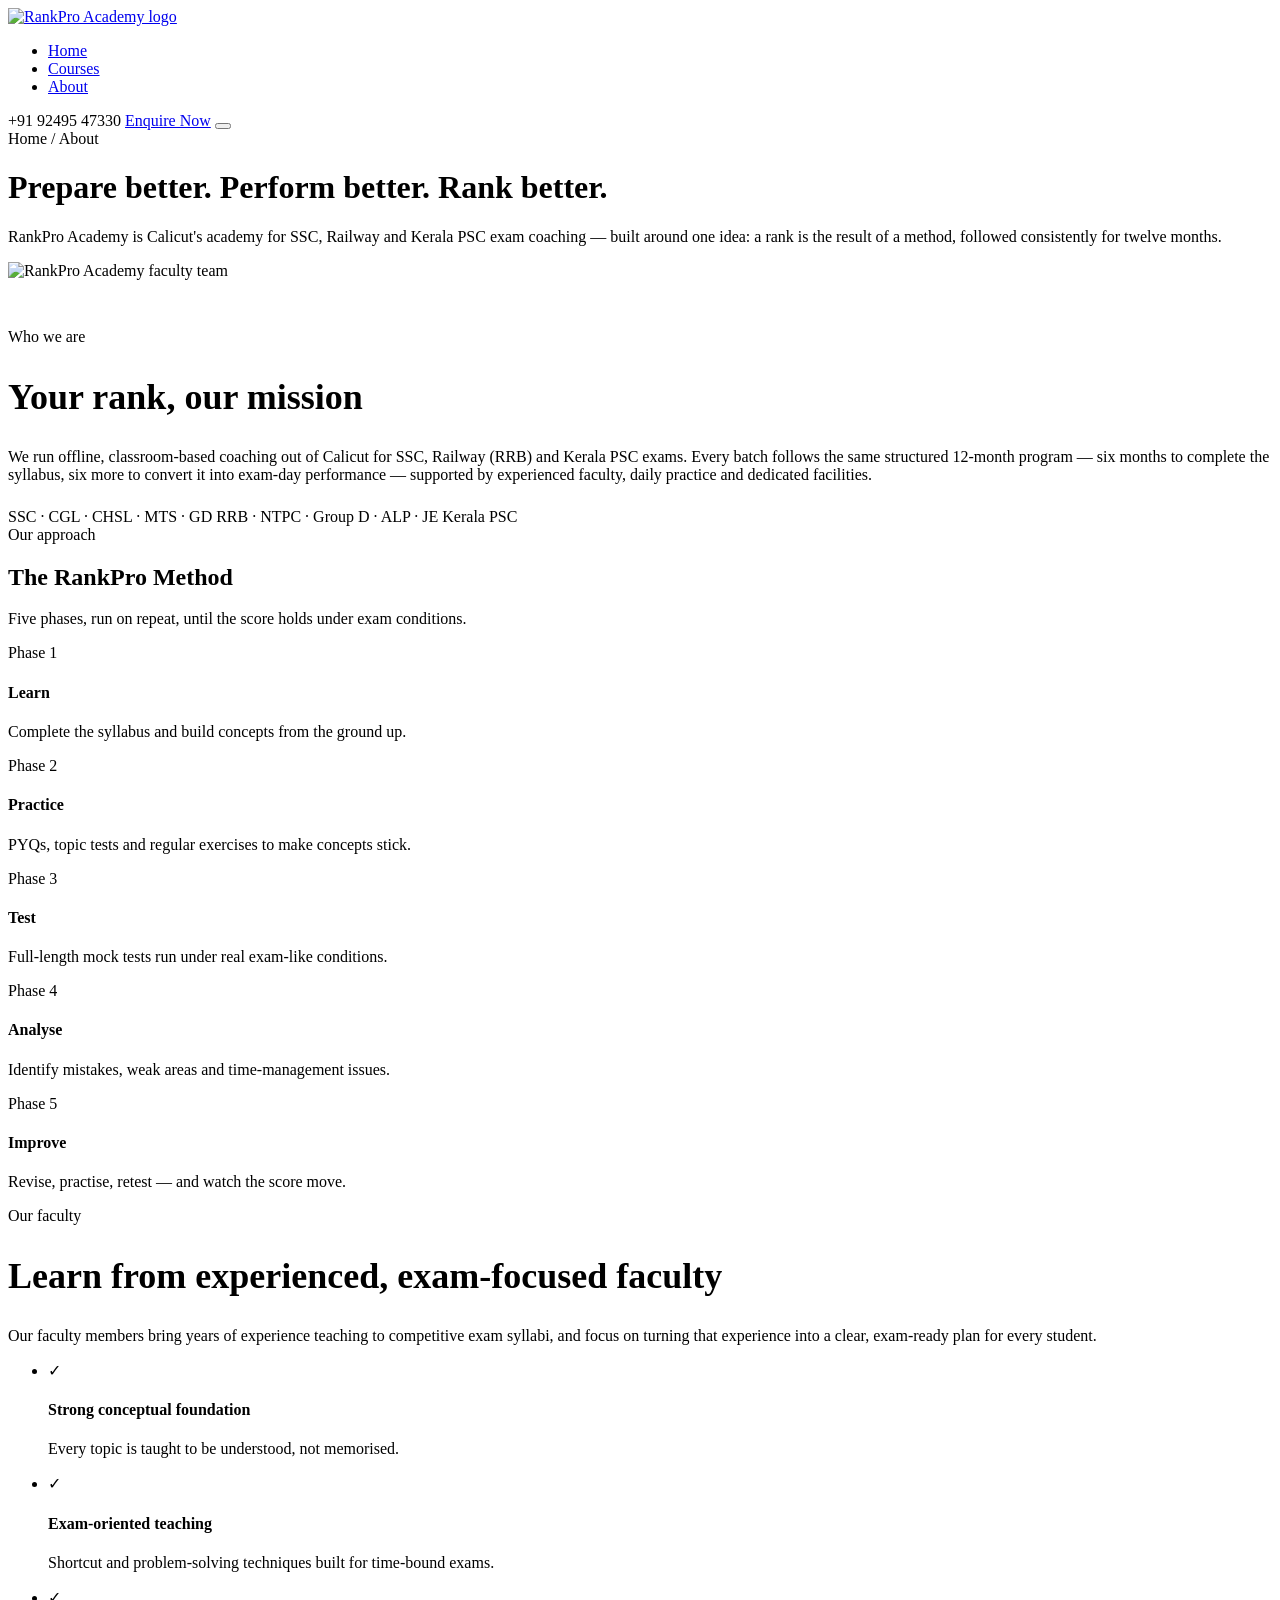
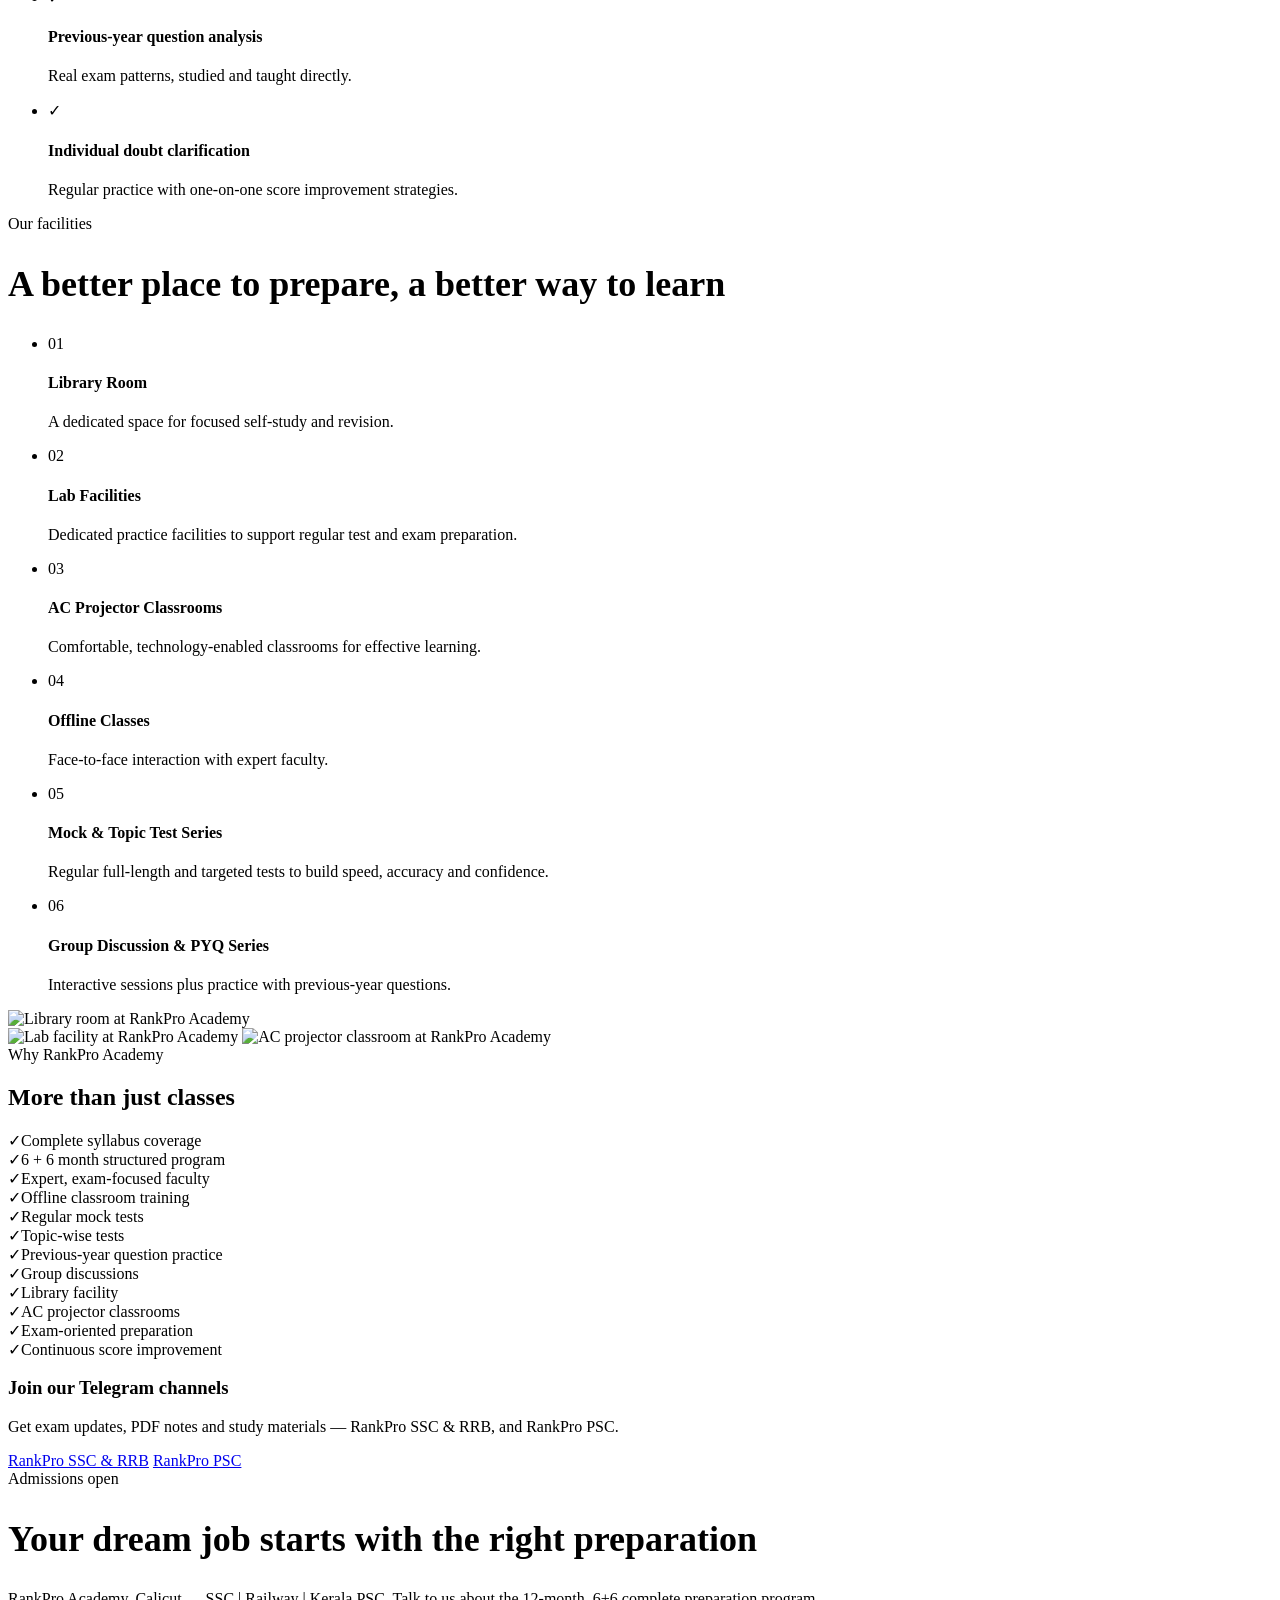
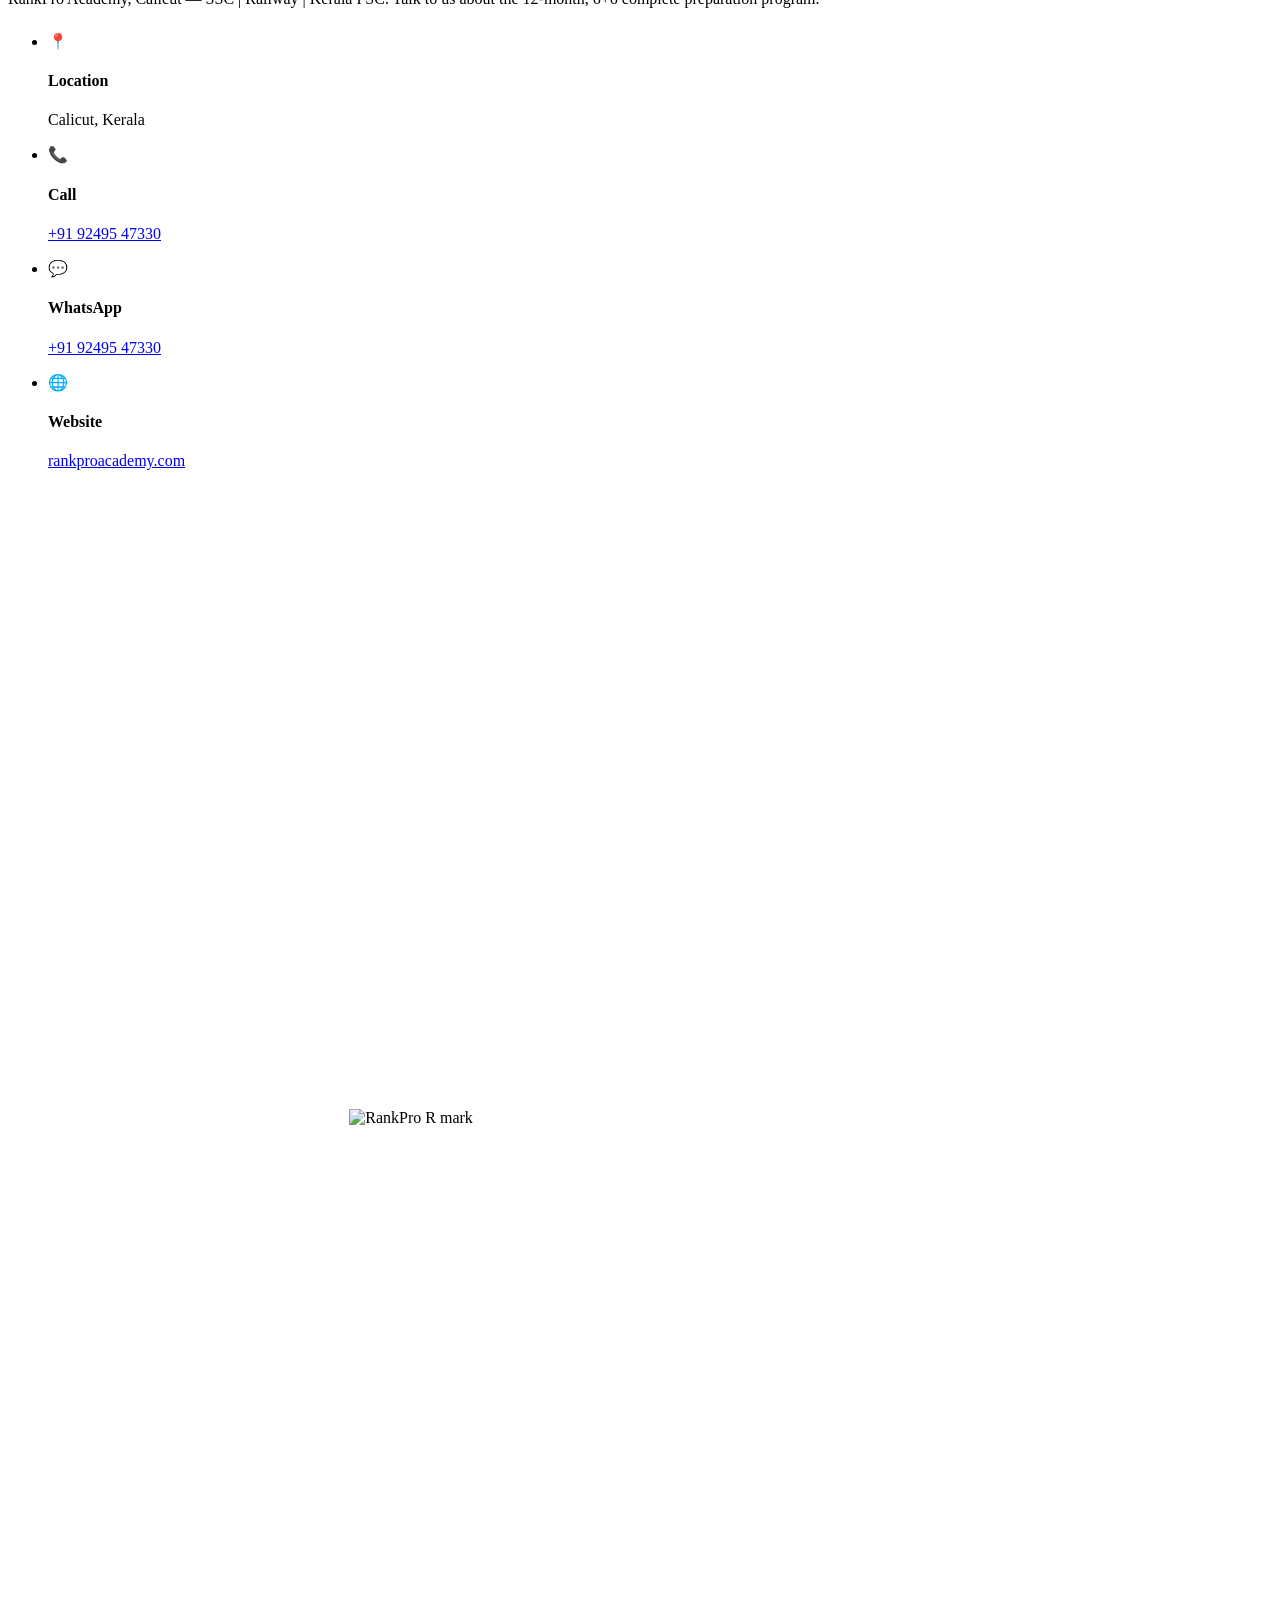
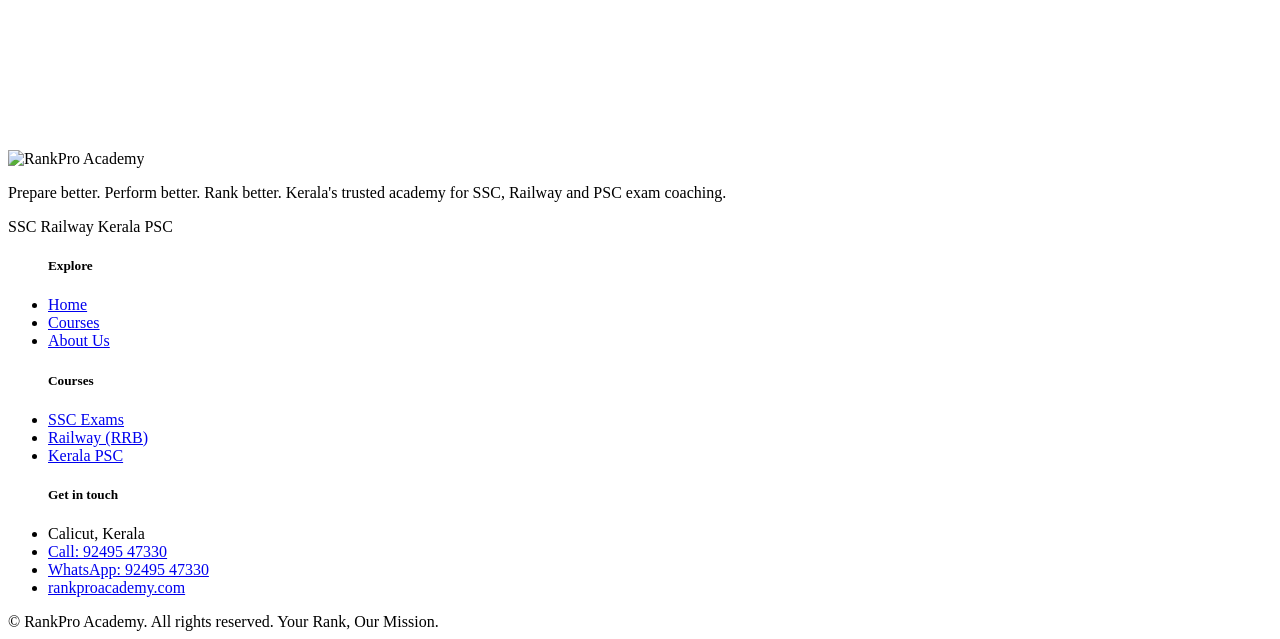
==== about/index.html @ 4be729a5 "updated code" ====
<!DOCTYPE html>
<html lang="en">
<head>
<meta charset="UTF-8">
<meta name="viewport" content="width=device-width, initial-scale=1.0">
<title>About Us — RankPro Academy</title>
<meta name="description" content="About RankPro Academy, Calicut — our faculty, facilities, the RankPro method and why students choose us for SSC, RRB and Kerala PSC coaching.">
<link rel="icon" href="assets/r-icon-transparent.png">
<link rel="stylesheet" href="style.css">
</head>
<body>

<nav class="site-nav">
  <div class="wrap">
    <a href="index.html" class="brand">
      <img src="assets/logo-transparent.png" alt="RankPro Academy logo">
    </a>
    <ul class="nav-links" id="navLinks">
      <li><a href="./">Home</a></li>
      <li><a href="./courses/">Courses</a></li>
      <li><a href="./about/" class="active">About</a></li>
    </ul>
    <div class="nav-cta">
      <span class="nav-call">+91 92495 47330</span>
      <a class="btn btn-primary" href="tel:+919249547330">Enquire Now</a>
      <button class="nav-toggle" id="navToggle" aria-label="Menu"><span></span><span></span><span></span></button>
    </div>
  </div>
</nav>

<header class="page-banner">
  <div class="wrap">
    <span class="crumb">Home / About</span>
    <h1>Prepare better. Perform better. Rank better.</h1>
    <p>RankPro Academy is Calicut's academy for SSC, Railway and Kerala PSC exam coaching — built around one idea: a rank is the result of a method, followed consistently for twelve months.</p>
  </div>
</header>

<!-- INTRO / TEAM -->
<section class="section">
  <div class="wrap">
    <div class="banner-frame" style="margin-bottom:48px;">
      <img src="assets/team-hero.jpg" alt="RankPro Academy faculty team">
    </div>
    <div>
      <span class="kicker">Who we are</span>
      <h2 style="font-size:clamp(26px,3.4vw,36px); color:var(--navy-900);">Your rank, our mission</h2>
      <p style="margin-top:18px; color:var(--muted); font-size:16px;">We run offline, classroom-based coaching out of Calicut for SSC, Railway (RRB) and Kerala PSC exams. Every batch follows the same structured 12-month program — six months to complete the syllabus, six more to convert it into exam-day performance — supported by experienced faculty, daily practice and dedicated facilities.</p>
      <div class="tag-row" style="margin-top:24px;">
        <span class="tag-pill" style="color:var(--navy-900); border-color:var(--line);">SSC · CGL · CHSL · MTS · GD</span>
        <span class="tag-pill" style="color:var(--navy-900); border-color:var(--line);">RRB · NTPC · Group D · ALP · JE</span>
        <span class="tag-pill" style="color:var(--navy-900); border-color:var(--line);">Kerala PSC</span>
      </div>
    </div>
  </div>
</section>

<!-- APPROACH -->
<section class="section section-dark">
  <div class="wrap">
    <div class="section-head">
      <span class="kicker">Our approach</span>
      <h2>The RankPro Method</h2>
      <p class="lede">Five phases, run on repeat, until the score holds under exam conditions.</p>
    </div>
    <div class="phase-row">
      <div class="phase-card"><span class="num">Phase 1</span><h4>Learn</h4><p>Complete the syllabus and build concepts from the ground up.</p></div>
      <div class="phase-card"><span class="num">Phase 2</span><h4>Practice</h4><p>PYQs, topic tests and regular exercises to make concepts stick.</p></div>
      <div class="phase-card"><span class="num">Phase 3</span><h4>Test</h4><p>Full-length mock tests run under real exam-like conditions.</p></div>
      <div class="phase-card"><span class="num">Phase 4</span><h4>Analyse</h4><p>Identify mistakes, weak areas and time-management issues.</p></div>
      <div class="phase-card"><span class="num">Phase 5</span><h4>Improve</h4><p>Revise, practise, retest — and watch the score move.</p></div>
    </div>
  </div>
</section>

<!-- FACULTY -->
<section class="section">
  <div class="wrap two-col">
    <div>
      <span class="kicker">Our faculty</span>
      <h2 style="font-size:clamp(26px,3.4vw,36px); color:var(--navy-900);">Learn from experienced, exam-focused faculty</h2>
      <p style="margin-top:18px; color:var(--muted); font-size:16px;">Our faculty members bring years of experience teaching to competitive exam syllabi, and focus on turning that experience into a clear, exam-ready plan for every student.</p>
    </div>
    <ul class="feature-list">
      <li><span class="ico">✓</span><div><h4>Strong conceptual foundation</h4><p>Every topic is taught to be understood, not memorised.</p></div></li>
      <li><span class="ico">✓</span><div><h4>Exam-oriented teaching</h4><p>Shortcut and problem-solving techniques built for time-bound exams.</p></div></li>
      <li><span class="ico">✓</span><div><h4>Previous-year question analysis</h4><p>Real exam patterns, studied and taught directly.</p></div></li>
      <li><span class="ico">✓</span><div><h4>Individual doubt clarification</h4><p>Regular practice with one-on-one score improvement strategies.</p></div></li>
    </ul>
  </div>
</section>

<!-- FACILITIES -->
<section class="section section-tint">
  <div class="wrap facility-grid">
    <div>
      <span class="kicker">Our facilities</span>
      <h2 style="font-size:clamp(26px,3.4vw,36px); color:var(--navy-900);">A better place to prepare, a better way to learn</h2>
      <ul class="feature-list" style="margin-top:24px;">
        <li><span class="ico">01</span><div><h4>Library Room</h4><p>A dedicated space for focused self-study and revision.</p></div></li>
        <li><span class="ico">02</span><div><h4>Lab Facilities</h4><p>Dedicated practice facilities to support regular test and exam preparation.</p></div></li>
        <li><span class="ico">03</span><div><h4>AC Projector Classrooms</h4><p>Comfortable, technology-enabled classrooms for effective learning.</p></div></li>
        <li><span class="ico">04</span><div><h4>Offline Classes</h4><p>Face-to-face interaction with expert faculty.</p></div></li>
        <li><span class="ico">05</span><div><h4>Mock &amp; Topic Test Series</h4><p>Regular full-length and targeted tests to build speed, accuracy and confidence.</p></div></li>
        <li><span class="ico">06</span><div><h4>Group Discussion &amp; PYQ Series</h4><p>Interactive sessions plus practice with previous-year questions.</p></div></li>
      </ul>
    </div>
    <div class="photo-stack">
      <img src="assets/facility_0.jpg" alt="Library room at RankPro Academy">
      <div class="two-up">
        <img src="assets/facility_1.jpg" alt="Lab facility at RankPro Academy">
        <img src="assets/facility_2.jpg" alt="AC projector classroom at RankPro Academy">
      </div>
    </div>
  </div>
</section>

<!-- WHY RANKPRO -->
<section class="section">
  <div class="wrap">
    <div class="section-head">
      <span class="kicker">Why RankPro Academy</span>
      <h2>More than just classes</h2>
    </div>
    <div class="why-grid">
      <div class="why-item"><span class="check">✓</span>Complete syllabus coverage</div>
      <div class="why-item"><span class="check">✓</span>6 + 6 month structured program</div>
      <div class="why-item"><span class="check">✓</span>Expert, exam-focused faculty</div>
      <div class="why-item"><span class="check">✓</span>Offline classroom training</div>
      <div class="why-item"><span class="check">✓</span>Regular mock tests</div>
      <div class="why-item"><span class="check">✓</span>Topic-wise tests</div>
      <div class="why-item"><span class="check">✓</span>Previous-year question practice</div>
      <div class="why-item"><span class="check">✓</span>Group discussions</div>
      <div class="why-item"><span class="check">✓</span>Library facility</div>
      <div class="why-item"><span class="check">✓</span>AC projector classrooms</div>
      <div class="why-item"><span class="check">✓</span>Exam-oriented preparation</div>
      <div class="why-item"><span class="check">✓</span>Continuous score improvement</div>
    </div>
  </div>
</section>

<!-- TELEGRAM -->
<section class="section section-tint">
  <div class="wrap">
    <div class="cta-band" style="background:linear-gradient(120deg, var(--navy-800), var(--navy-950));">
      <div>
        <h3>Join our Telegram channels</h3>
        <p>Get exam updates, PDF notes and study materials — RankPro SSC &amp; RRB, and RankPro PSC.</p>
      </div>
      <div class="cta-actions">
        <a class="btn btn-primary" href="https://t.me/">RankPro SSC &amp; RRB</a>
        <a class="btn btn-ghost" href="https://t.me/">RankPro PSC</a>
      </div>
    </div>
  </div>
</section>

<!-- CONTACT / ADMISSIONS -->
<section class="section">
  <div class="wrap two-col">
    <div>
      <span class="kicker">Admissions open</span>
      <h2 style="font-size:clamp(26px,3.4vw,36px); color:var(--navy-900);">Your dream job starts with the right preparation</h2>
      <p style="margin-top:18px; color:var(--muted); font-size:16px;">RankPro Academy, Calicut — SSC | Railway | Kerala PSC. Talk to us about the 12-month, 6+6 complete preparation program.</p>
      <ul class="feature-list" style="margin-top:24px;">
        <li><span class="ico">📍</span><div><h4>Location</h4><p>Calicut, Kerala</p></div></li>
        <li><span class="ico">📞</span><div><h4>Call</h4><p><a href="tel:+919249547330">+91 92495 47330</a></p></div></li>
        <li><span class="ico">💬</span><div><h4>WhatsApp</h4><p><a href="https://wa.me/919249547330">+91 92495 47330</a></p></div></li>
        <li><span class="ico">🌐</span><div><h4>Website</h4><p><a href="https://rankproacademy.com">rankproacademy.com</a></p></div></li>
      </ul>
    </div>
    <div class="pill-frame" style="aspect-ratio:1/1; display:flex; align-items:center; justify-content:center; background:var(--navy-950);">
      <img src="assets/r-icon-transparent.png" alt="RankPro R mark" style="width:46%; height:auto; object-fit:contain;">
    </div>
  </div>
</section>

<footer class="site-footer">
  <div class="wrap">
    <div class="footer-grid">
      <div class="footer-brand">
        <img src="assets/logo-transparent.png" alt="RankPro Academy">
        <p>Prepare better. Perform better. Rank better. Kerala's trusted academy for SSC, Railway and PSC exam coaching.</p>
        <div class="tag-row">
          <span class="tag-pill">SSC</span>
          <span class="tag-pill">Railway</span>
          <span class="tag-pill">Kerala PSC</span>
        </div>
      </div>
      <ul>
        <h5>Explore</h5>
        <li><a href="index.html">Home</a></li>
        <li><a href="courses.html">Courses</a></li>
        <li><a href="about.html">About Us</a></li>
      </ul>
      <ul>
        <h5>Courses</h5>
        <li><a href="courses.html#ssc">SSC Exams</a></li>
        <li><a href="courses.html#rrb">Railway (RRB)</a></li>
        <li><a href="courses.html#psc">Kerala PSC</a></li>
      </ul>
      <ul>
        <h5>Get in touch</h5>
        <li>Calicut, Kerala</li>
        <li><a href="tel:+919249547330">Call: 92495 47330</a></li>
        <li><a href="https://wa.me/919249547330">WhatsApp: 92495 47330</a></li>
        <li><a href="https://rankproacademy.com">rankproacademy.com</a></li>
      </ul>
    </div>
    <div class="footer-bottom">
      <span>© RankPro Academy. All rights reserved.</span>
      <span>Your Rank, Our Mission.</span>
    </div>
  </div>
</footer>

<script>
  const navToggle = document.getElementById('navToggle');
  const navLinks = document.getElementById('navLinks');
  navToggle.addEventListener('click', () => navLinks.classList.toggle('open'));
</script>
</body>
</html>
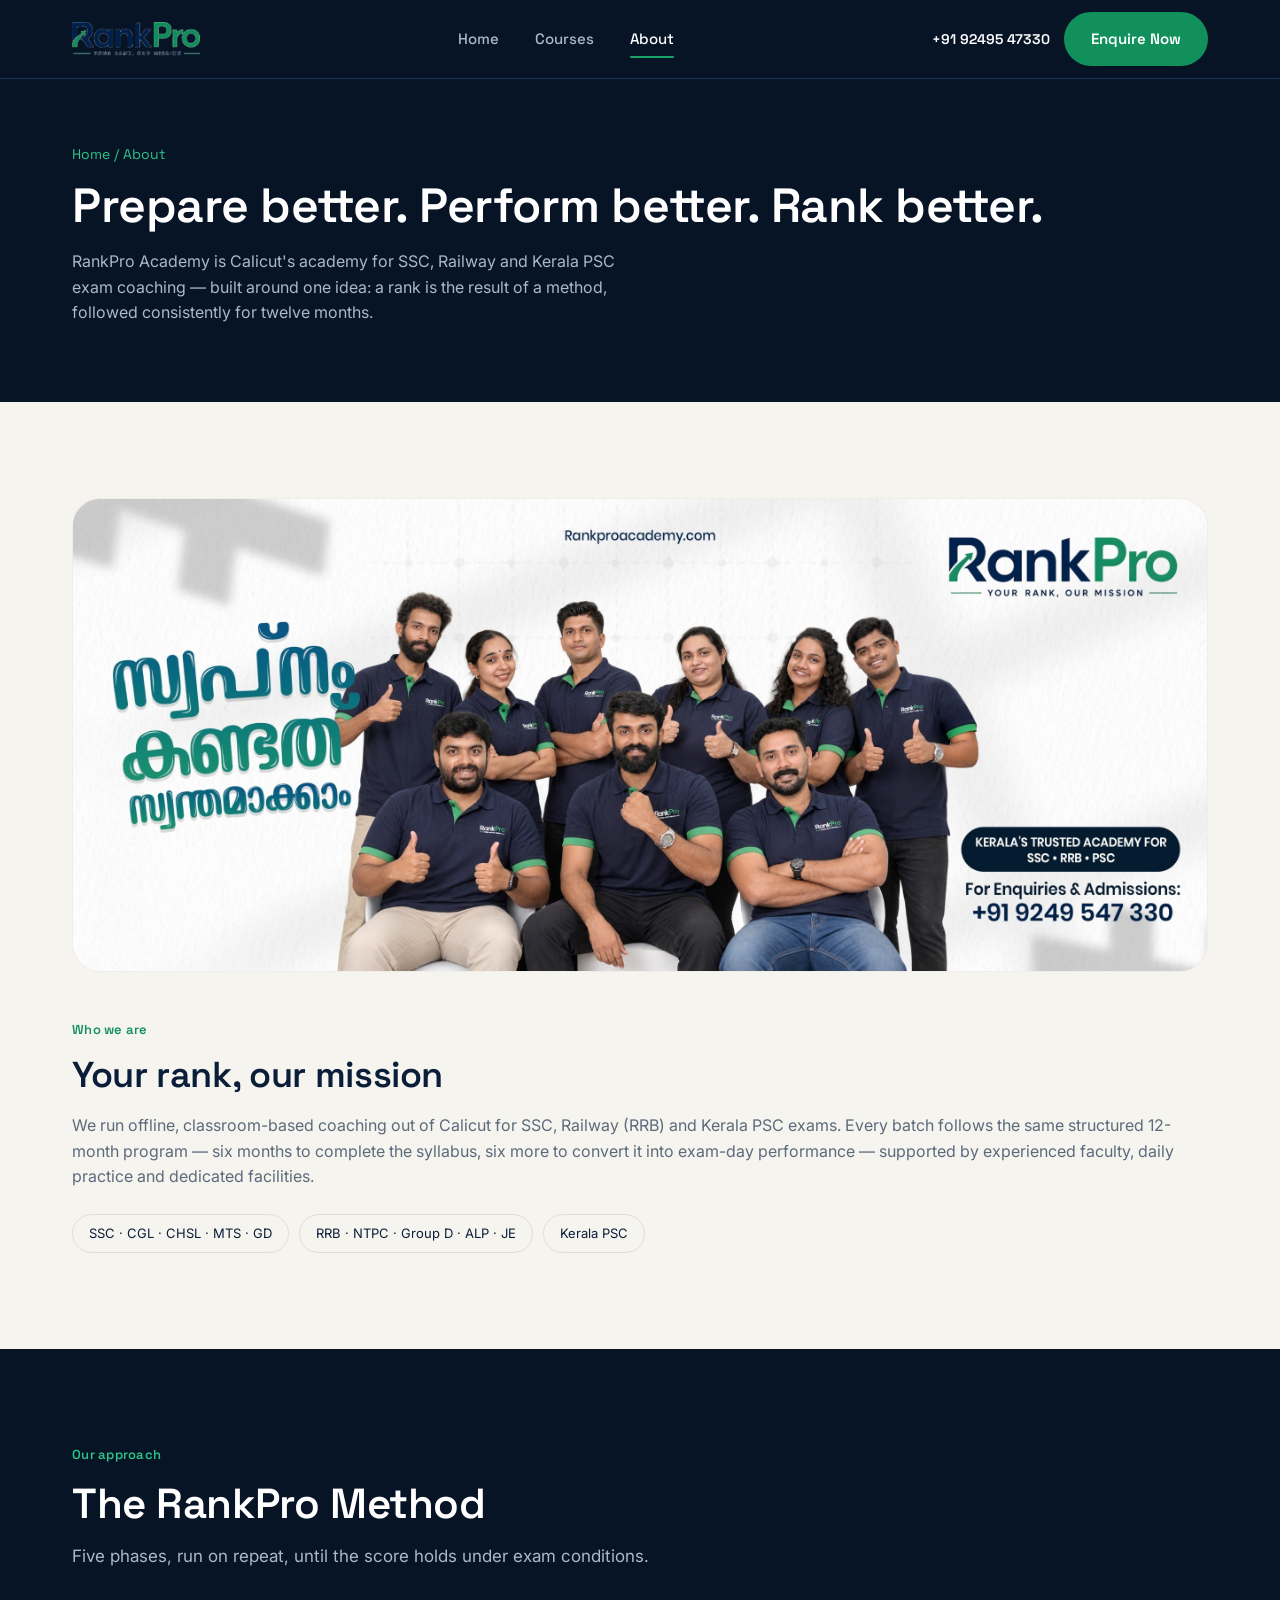
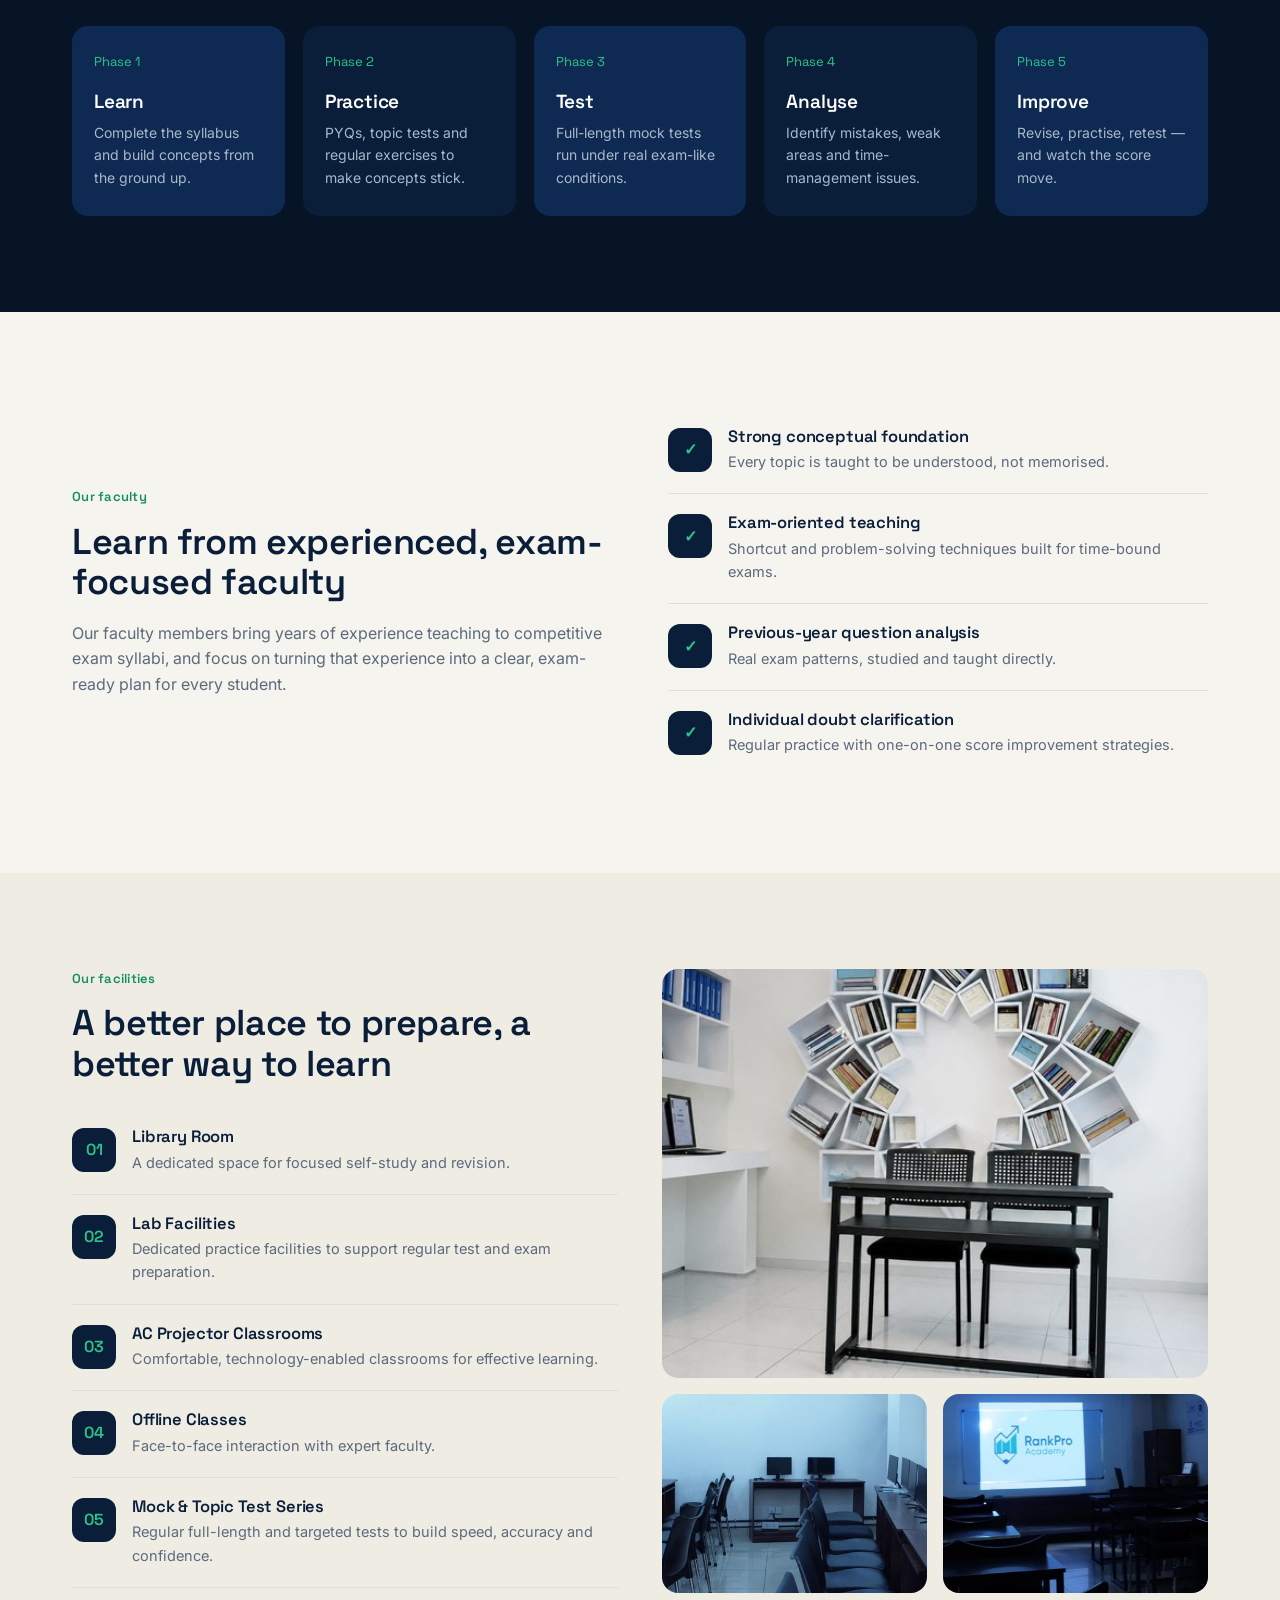
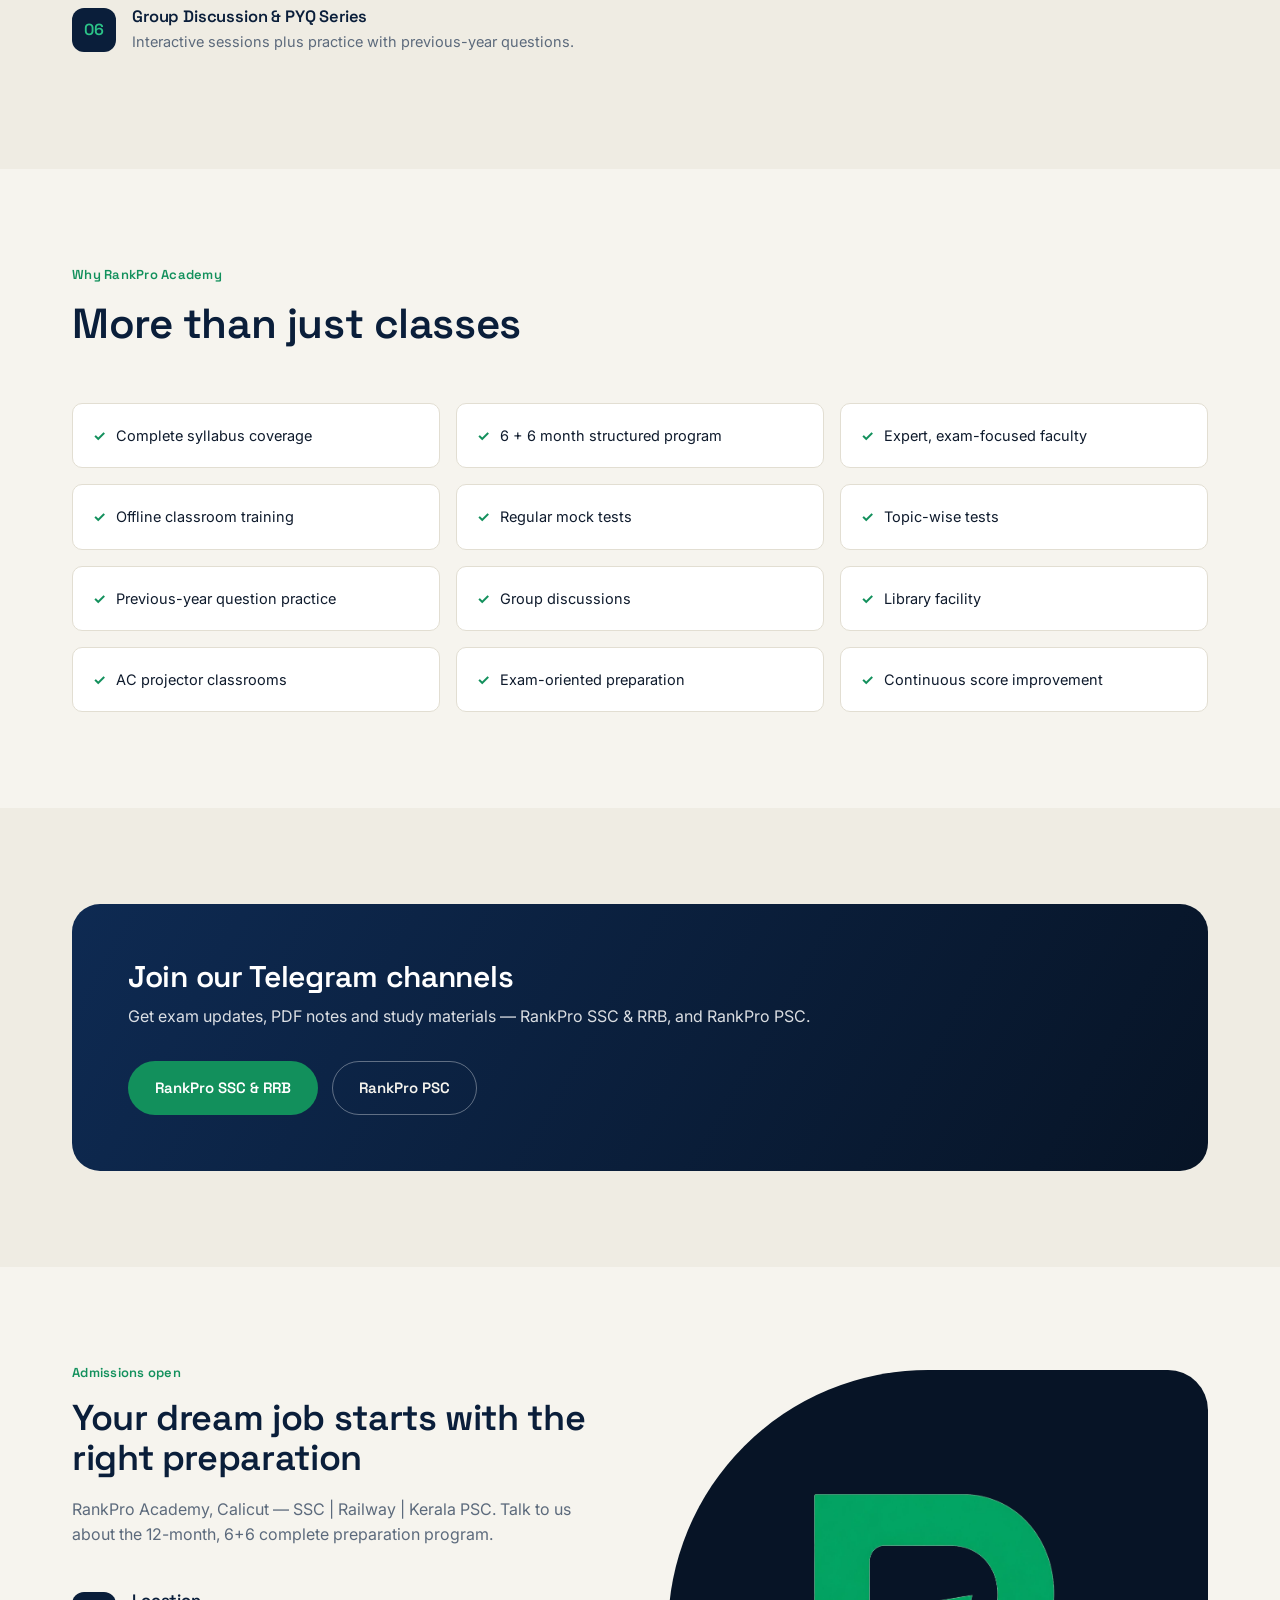
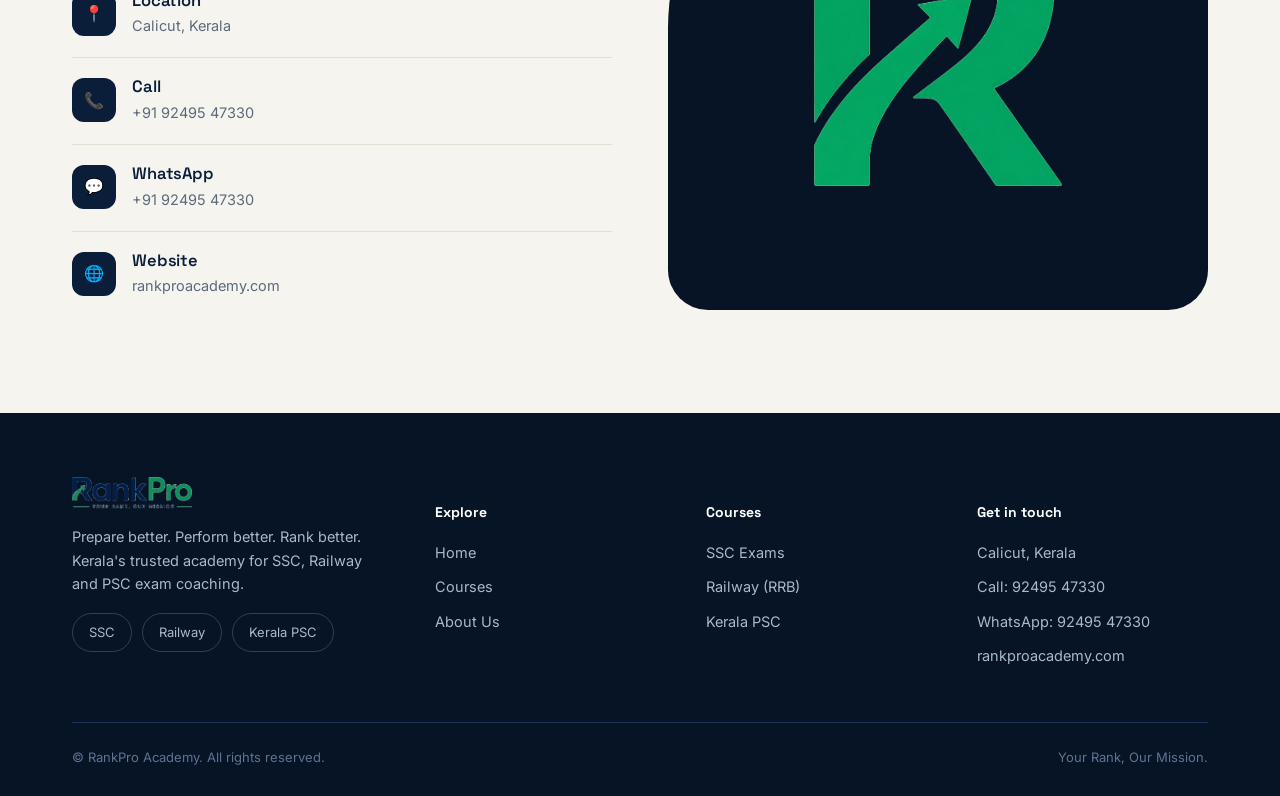
==== commit 4445135a: "updated code" ====
--- a/about/index.html
+++ b/about/index.html
@@ -5,20 +5,20 @@
 <meta name="viewport" content="width=device-width, initial-scale=1.0">
 <title>About Us — RankPro Academy</title>
 <meta name="description" content="About RankPro Academy, Calicut — our faculty, facilities, the RankPro method and why students choose us for SSC, RRB and Kerala PSC coaching.">
-<link rel="icon" href="assets/r-icon-transparent.png">
-<link rel="stylesheet" href="style.css">
+<link rel="icon" href="../assets/r-icon-transparent.png">
+<link rel="stylesheet" href="../style.css">
 </head>
 <body>
 
 <nav class="site-nav">
   <div class="wrap">
-    <a href="index.html" class="brand">
-      <img src="assets/logo-transparent.png" alt="RankPro Academy logo">
+    <a href="../index.html" class="brand">
+      <img src="../assets/logo-transparent.png" alt="RankPro Academy logo">
     </a>
     <ul class="nav-links" id="navLinks">
       <li><a href="./">Home</a></li>
-      <li><a href="./courses/">Courses</a></li>
-      <li><a href="./about/" class="active">About</a></li>
+      <li><a href="../courses/">Courses</a></li>
+      <li><a href="./" class="active">About</a></li>
     </ul>
     <div class="nav-cta">
       <span class="nav-call">+91 92495 47330</span>
@@ -40,7 +40,7 @@
 <section class="section">
   <div class="wrap">
     <div class="banner-frame" style="margin-bottom:48px;">
-      <img src="assets/team-hero.jpg" alt="RankPro Academy faculty team">
+      <img src="../assets/team-hero.jpg" alt="RankPro Academy faculty team">
     </div>
     <div>
       <span class="kicker">Who we are</span>
@@ -106,10 +106,10 @@
       </ul>
     </div>
     <div class="photo-stack">
-      <img src="assets/facility_0.jpg" alt="Library room at RankPro Academy">
+      <img src="../assets/facility_0.jpg" alt="Library room at RankPro Academy">
       <div class="two-up">
-        <img src="assets/facility_1.jpg" alt="Lab facility at RankPro Academy">
-        <img src="assets/facility_2.jpg" alt="AC projector classroom at RankPro Academy">
+        <img src="../assets/facility_1.jpg" alt="Lab facility at RankPro Academy">
+        <img src="../assets/facility_2.jpg" alt="AC projector classroom at RankPro Academy">
       </div>
     </div>
   </div>
@@ -170,7 +170,7 @@
       </ul>
     </div>
     <div class="pill-frame" style="aspect-ratio:1/1; display:flex; align-items:center; justify-content:center; background:var(--navy-950);">
-      <img src="assets/r-icon-transparent.png" alt="RankPro R mark" style="width:46%; height:auto; object-fit:contain;">
+      <img src="../assets/r-icon-transparent.png" alt="RankPro R mark" style="width:46%; height:auto; object-fit:contain;">
     </div>
   </div>
 </section>
@@ -179,7 +179,7 @@
   <div class="wrap">
     <div class="footer-grid">
       <div class="footer-brand">
-        <img src="assets/logo-transparent.png" alt="RankPro Academy">
+        <img src="../assets/logo-transparent.png" alt="RankPro Academy">
         <p>Prepare better. Perform better. Rank better. Kerala's trusted academy for SSC, Railway and PSC exam coaching.</p>
         <div class="tag-row">
           <span class="tag-pill">SSC</span>
@@ -189,15 +189,15 @@
       </div>
       <ul>
         <h5>Explore</h5>
-        <li><a href="index.html">Home</a></li>
-        <li><a href="courses.html">Courses</a></li>
-        <li><a href="about.html">About Us</a></li>
+        <li><a href="../">Home</a></li>
+        <li><a href="../courses/">Courses</a></li>
+        <li><a href="./">About Us</a></li>
       </ul>
       <ul>
         <h5>Courses</h5>
-        <li><a href="courses.html#ssc">SSC Exams</a></li>
-        <li><a href="courses.html#rrb">Railway (RRB)</a></li>
-        <li><a href="courses.html#psc">Kerala PSC</a></li>
+        <li><a href="../courses/#ssc">SSC Exams</a></li>
+        <li><a href="../courses/#rrb">Railway (RRB)</a></li>
+        <li><a href="../courses/#psc">Kerala PSC</a></li>
       </ul>
       <ul>
         <h5>Get in touch</h5>
--- a/style.css
+++ b/style.css
@@ -0,0 +1,700 @@
+/* ============================================================
+   RankPro Academy — shared stylesheet
+   Palette pulled from brand mark: deep navy + signal green
+   ============================================================ */
+
+@import url('https://fonts.googleapis.com/css2?family=Space+Grotesk:wght@500;600;700&family=Inter:wght@400;500;600;700&family=Noto+Sans+Malayalam:wght@500;700&display=swap');
+
+:root{
+  --navy-950:#071426;
+  --navy-900:#0a1e3a;
+  --navy-800:#0e2a52;
+  --navy-700:#163b6e;
+  --green-700:#0e7a4c;
+  --green-600:#12905c;
+  --green-500:#1aa568;
+  --green-400:#2cc488;
+  --paper:#f6f4ee;
+  --paper-dim:#efece3;
+  --card:#ffffff;
+  --ink:#0f1b2d;
+  --muted:#5c6a7c;
+  --muted-on-dark:#a9b8cc;
+  --line:#e2ded2;
+  --line-dark:#1c3457;
+
+  --max:1200px;
+  --radius-lg:28px;
+  --radius-md:16px;
+  --radius-sm:10px;
+
+  --font-display:'Space Grotesk', 'Noto Sans Malayalam', sans-serif;
+  --font-body:'Inter', 'Noto Sans Malayalam', sans-serif;
+  --font-ml:'Noto Sans Malayalam', sans-serif;
+}
+
+*,*::before,*::after{ box-sizing:border-box; }
+html{ scroll-behavior:smooth; }
+body{
+  margin:0;
+  font-family:var(--font-body);
+  color:var(--ink);
+  background:var(--paper);
+  line-height:1.6;
+  -webkit-font-smoothing:antialiased;
+}
+img{ max-width:100%; display:block; }
+a{ color:inherit; text-decoration:none; }
+ul{ margin:0; padding:0; list-style:none; }
+h1,h2,h3,h4{
+  font-family:var(--font-display);
+  line-height:1.12;
+  margin:0;
+  font-weight:600;
+  letter-spacing:-0.01em;
+}
+p{ margin:0; }
+.ml{ font-family:var(--font-ml); }
+
+.wrap{
+  max-width:var(--max);
+  margin:0 auto;
+  padding:0 32px;
+}
+
+@media (max-width:640px){
+  .wrap{ padding:0 20px; }
+}
+
+/* ---------- buttons ---------- */
+.btn{
+  display:inline-flex;
+  align-items:center;
+  gap:8px;
+  padding:14px 26px;
+  border-radius:999px;
+  font-family:var(--font-display);
+  font-weight:600;
+  font-size:15px;
+  cursor:pointer;
+  border:1px solid transparent;
+  transition:transform .15s ease, background .2s ease, color .2s ease, border-color .2s ease;
+  white-space:nowrap;
+}
+.btn:active{ transform:scale(.97); }
+.btn-primary{
+  background:var(--green-600);
+  color:#fff;
+}
+.btn-primary:hover{ background:var(--green-500); }
+.btn-ghost{
+  background:transparent;
+  color:var(--paper);
+  border-color:rgba(255,255,255,.35);
+}
+.btn-ghost:hover{ border-color:#fff; }
+.btn-dark{
+  background:var(--navy-800);
+  color:#fff;
+}
+.btn-dark:hover{ background:var(--navy-700); }
+.btn-outline-navy{
+  background:transparent;
+  color:var(--navy-800);
+  border-color:var(--navy-800);
+}
+.btn-outline-navy:hover{ background:var(--navy-800); color:#fff; }
+
+/* ---------- nav ---------- */
+.site-nav{
+  position:sticky;
+  top:0;
+  z-index:50;
+  background:var(--navy-950);
+  border-bottom:1px solid var(--line-dark);
+}
+.site-nav .wrap{
+  display:flex;
+  align-items:center;
+  justify-content:space-between;
+  height:78px;
+}
+.brand{ display:flex; align-items:center; gap:10px; }
+.brand img{ height:34px; width:auto; }
+.nav-links{
+  display:flex;
+  align-items:center;
+  gap:36px;
+}
+.nav-links a{
+  color:var(--muted-on-dark);
+  font-family:var(--font-display);
+  font-weight:500;
+  font-size:15px;
+  position:relative;
+  padding:6px 0;
+  transition:color .2s ease;
+}
+.nav-links a:hover{ color:#fff; }
+.nav-links a.active{ color:#fff; }
+.nav-links a.active::after{
+  content:"";
+  position:absolute;
+  left:0; right:0; bottom:-4px;
+  height:2px;
+  background:var(--green-500);
+  border-radius:2px;
+}
+.nav-cta{ display:flex; align-items:center; gap:14px; }
+.nav-call{
+  color:#fff;
+  font-family:var(--font-display);
+  font-weight:600;
+  font-size:14px;
+}
+.nav-toggle{ display:none; }
+
+@media (max-width:900px){
+  .nav-links{
+    position:fixed;
+    inset:78px 0 0 0;
+    background:var(--navy-950);
+    flex-direction:column;
+    padding:28px 20px;
+    gap:22px;
+    transform:translateY(-8px);
+    opacity:0;
+    pointer-events:none;
+    transition:opacity .2s ease, transform .2s ease;
+  }
+  .nav-links.open{ opacity:1; pointer-events:auto; transform:translateY(0); }
+  .nav-cta .nav-call{ display:none; }
+  .nav-toggle{
+    display:flex;
+    flex-direction:column;
+    justify-content:center;
+    gap:5px;
+    width:34px; height:34px;
+    background:none; border:none; cursor:pointer;
+  }
+  .nav-toggle span{
+    height:2px; background:#fff; border-radius:2px;
+  }
+}
+
+/* ---------- section scaffolding ---------- */
+.section{ padding:96px 0; }
+.section-dark{ background:var(--navy-950); color:var(--paper); }
+.section-tint{ background:var(--paper-dim); }
+@media (max-width:640px){ .section{ padding:64px 0; } }
+
+.kicker{
+  font-family:var(--font-display);
+  font-weight:600;
+  font-size:13px;
+  letter-spacing:.02em;
+  color:var(--green-600);
+  margin-bottom:14px;
+  display:block;
+}
+.section-dark .kicker{ color:var(--green-400); }
+.section-head{
+  max-width:640px;
+  margin-bottom:56px;
+}
+.section-head h2{
+  font-size:clamp(28px,4vw,42px);
+  color:var(--navy-900);
+}
+.section-dark .section-head h2{ color:#fff; }
+.section-head .lede{
+  margin-top:16px;
+  color:var(--muted);
+  font-size:17px;
+  max-width:56ch;
+}
+.section-dark .section-head .lede{ color:var(--muted-on-dark); }
+
+/* ---------- pill / blob frame (signature shape) ---------- */
+.pill-frame{
+  position:relative;
+  border-radius:260px 40px 40px 40px;
+  overflow:hidden;
+  background:linear-gradient(135deg, var(--green-600), var(--navy-800));
+}
+.pill-frame img{
+  width:100%; height:100%; object-fit:cover;
+  mix-blend-mode:normal;
+}
+.pill-tag{
+  position:absolute;
+  left:24px; bottom:24px;
+  background:rgba(7,20,38,.82);
+  backdrop-filter:blur(6px);
+  color:#fff;
+  padding:14px 18px;
+  border-radius:var(--radius-sm);
+  font-size:13px;
+  max-width:260px;
+}
+.pill-tag strong{ display:block; font-family:var(--font-display); font-size:15px; margin-bottom:2px; }
+
+/* ---------- hero ---------- */
+.hero{
+  background:var(--navy-950);
+  color:#fff;
+  padding:64px 0 0;
+  overflow:hidden;
+}
+.hero-grid{
+  padding-bottom:56px;
+}
+.hero-top{
+  display:grid;
+  grid-template-columns:1.1fr .9fr;
+  gap:48px;
+  align-items:center;
+}
+@media (max-width:900px){
+  .hero-top{ grid-template-columns:1fr; }
+}
+.hero-figure{
+  margin-top:0;
+}
+.hero-stat-row{
+  display:flex;
+  gap:28px;
+  margin-top:34px;
+  flex-wrap:wrap;
+}
+.hero-stat-row .item b{
+  display:block;
+  font-family:var(--font-display);
+  font-size:22px;
+  color:#fff;
+}
+.hero-stat-row .item span{
+  font-size:13px;
+  color:var(--muted-on-dark);
+}
+.hero-badge{
+  display:inline-flex;
+  align-items:center;
+  gap:8px;
+  background:rgba(255,255,255,.07);
+  border:1px solid rgba(255,255,255,.16);
+  padding:8px 16px 8px 8px;
+  border-radius:999px;
+  font-size:13px;
+  color:var(--muted-on-dark);
+  margin-bottom:26px;
+}
+.hero-badge .dot{ width:8px; height:8px; border-radius:50%; background:var(--green-500); }
+.hero h1{
+  font-size:clamp(34px,4.6vw,56px);
+  color:#fff;
+}
+.hero h1 .accent{ color:var(--green-500); }
+.hero .hero-ml{
+  font-family:var(--font-ml);
+  font-weight:700;
+  color:var(--green-400);
+  font-size:clamp(22px,2.6vw,30px);
+  display:block;
+  margin-top:10px;
+}
+.hero p.lede{
+  margin-top:22px;
+  color:var(--muted-on-dark);
+  font-size:17px;
+  max-width:48ch;
+}
+.hero-actions{ display:flex; gap:14px; margin-top:34px; flex-wrap:wrap; }
+
+/* banner-frame: preserves full source image (no aggressive crop), for
+   photos that already carry baked-in text/logo */
+.banner-frame{
+  border-radius:var(--radius-lg);
+  overflow:hidden;
+  background:#efece4;
+  border:1px solid rgba(255,255,255,.08);
+}
+.banner-frame img{
+  width:100%;
+  height:auto;
+  display:block;
+}
+
+.hero-strip{
+  background:linear-gradient(120deg, var(--green-700), var(--green-500));
+  border-radius:32px 32px 0 0;
+  margin-top:24px;
+}
+.hero-strip .wrap{
+  display:grid;
+  grid-template-columns:repeat(3,1fr);
+  gap:0;
+}
+.hero-strip .stat{
+  padding:30px 24px;
+  border-left:1px solid rgba(255,255,255,.25);
+}
+.hero-strip .stat:first-child{ border-left:none; }
+.hero-strip .stat b{
+  display:block;
+  font-family:var(--font-display);
+  font-size:26px;
+  color:#fff;
+  margin-bottom:4px;
+}
+.hero-strip .stat span{
+  color:rgba(255,255,255,.85);
+  font-size:14px;
+}
+
+@media (max-width:900px){
+  .hero-grid{ grid-template-columns:1fr; }
+  .hero-visual{ order:-1; aspect-ratio:16/10; }
+  .hero-strip .wrap{ grid-template-columns:1fr; }
+  .hero-strip .stat{ border-left:none; border-top:1px solid rgba(255,255,255,.25); }
+  .hero-strip .stat:first-child{ border-top:none; }
+}
+
+/* ---------- page banner (courses/about) ---------- */
+.page-banner{
+  background:var(--navy-950);
+  color:#fff;
+  padding:64px 0 76px;
+  position:relative;
+}
+.page-banner h1{ font-size:clamp(30px,4.4vw,48px); color:#fff; }
+.page-banner .crumb{
+  color:var(--green-400);
+  font-family:var(--font-display);
+  font-size:14px;
+  margin-bottom:14px;
+  display:block;
+}
+.page-banner p{ color:var(--muted-on-dark); margin-top:16px; max-width:56ch; font-size:16px; }
+
+/* ---------- course cards ---------- */
+.course-grid{
+  display:grid;
+  grid-template-columns:repeat(3,1fr);
+  gap:24px;
+}
+@media (max-width:900px){ .course-grid{ grid-template-columns:1fr; } }
+
+.course-card{
+  background:var(--card);
+  border:1px solid var(--line);
+  border-radius:var(--radius-md);
+  padding:32px 28px;
+  border-top:4px solid var(--green-600);
+  transition:transform .18s ease, box-shadow .18s ease;
+}
+.course-card:hover{ transform:translateY(-4px); box-shadow:0 20px 40px -24px rgba(14,42,82,.35); }
+.course-card h3{
+  font-size:21px;
+  color:var(--navy-900);
+  margin-bottom:6px;
+}
+.course-card .tag{
+  display:inline-block;
+  font-size:12px;
+  font-family:var(--font-display);
+  font-weight:600;
+  color:var(--green-700);
+  background:#eaf7f0;
+  padding:5px 12px;
+  border-radius:999px;
+  margin-bottom:16px;
+}
+.course-card ul{ margin-top:16px; }
+.course-card li{
+  padding:9px 0;
+  border-top:1px solid var(--line);
+  font-size:14.5px;
+  color:var(--ink);
+  display:flex;
+  gap:10px;
+}
+.course-card li::before{
+  content:"";
+  width:6px; height:6px;
+  margin-top:8px;
+  border-radius:50%;
+  background:var(--green-500);
+  flex:none;
+}
+.course-card .foot{
+  margin-top:20px;
+  font-size:13.5px;
+  color:var(--muted);
+}
+
+/* ---------- phase / process timeline ---------- */
+.phase-row{
+  display:grid;
+  grid-template-columns:repeat(5,1fr);
+  gap:18px;
+}
+@media (max-width:980px){ .phase-row{ grid-template-columns:repeat(2,1fr); } }
+@media (max-width:560px){ .phase-row{ grid-template-columns:1fr; } }
+
+.phase-card{
+  background:var(--navy-900);
+  border-radius:var(--radius-md);
+  padding:26px 22px;
+  position:relative;
+  min-height:190px;
+}
+.phase-card .num{
+  font-family:var(--font-display);
+  font-size:13px;
+  color:var(--green-400);
+  margin-bottom:18px;
+  display:block;
+}
+.phase-card h4{ color:#fff; font-size:19px; margin-bottom:10px; }
+.phase-card p{ color:var(--muted-on-dark); font-size:14px; }
+.phase-card:nth-child(odd){ background:var(--navy-800); }
+
+/* ---------- feature / facility list ---------- */
+.facility-grid{
+  display:grid;
+  grid-template-columns:1fr 1fr;
+  gap:44px;
+  align-items:start;
+}
+@media (max-width:860px){ .facility-grid{ grid-template-columns:1fr; } }
+
+.photo-stack{
+  display:grid;
+  gap:16px;
+}
+.photo-stack img{
+  border-radius:var(--radius-md);
+  width:100%;
+  aspect-ratio:4/3;
+  object-fit:cover;
+}
+.photo-stack .two-up{
+  display:grid;
+  grid-template-columns:1fr 1fr;
+  gap:16px;
+}
+
+.feature-list li{
+  display:grid;
+  grid-template-columns:44px 1fr;
+  gap:16px;
+  padding:20px 0;
+  border-top:1px solid var(--line);
+}
+.feature-list li:first-child{ border-top:none; }
+.feature-list .ico{
+  width:44px; height:44px;
+  border-radius:12px;
+  background:var(--navy-900);
+  color:var(--green-400);
+  display:flex; align-items:center; justify-content:center;
+  font-family:var(--font-display);
+  font-weight:600;
+}
+.feature-list h4{ font-size:16.5px; color:var(--navy-900); margin-bottom:4px; }
+.feature-list p{ color:var(--muted); font-size:14.5px; }
+
+/* ---------- simple stat strip (light) ---------- */
+.stat-strip{
+  display:grid;
+  grid-template-columns:repeat(3,1fr);
+  border:1px solid var(--line);
+  border-radius:var(--radius-md);
+  overflow:hidden;
+}
+@media (max-width:700px){ .stat-strip{ grid-template-columns:1fr; } }
+.stat-strip .cell{
+  padding:30px 28px;
+  border-left:1px solid var(--line);
+  background:var(--card);
+}
+.stat-strip .cell:first-child{ border-left:none; }
+.stat-strip .cell b{
+  font-family:var(--font-display);
+  font-size:24px;
+  color:var(--navy-900);
+  display:block;
+  margin-bottom:4px;
+}
+.stat-strip .cell span{ color:var(--muted); font-size:14px; }
+
+/* ---------- timing table ---------- */
+.timing-table{
+  width:100%;
+  border-collapse:collapse;
+  background:var(--card);
+  border-radius:var(--radius-md);
+  overflow:hidden;
+  border:1px solid var(--line);
+}
+.timing-table th,.timing-table td{
+  text-align:left;
+  padding:16px 22px;
+  border-top:1px solid var(--line);
+  font-size:15px;
+}
+.timing-table thead th{
+  background:var(--navy-900);
+  color:#fff;
+  border-top:none;
+  font-family:var(--font-display);
+  font-weight:600;
+  font-size:14px;
+}
+/* .timing-table tr:nth-child(even) td{ background:var(--paper-dim); } */
+
+/* ---------- schedule cards ---------- */
+.schedule-grid{
+  display:grid;
+  grid-template-columns:1fr 1fr;
+  gap:24px;
+}
+@media (max-width:760px){ .schedule-grid{ grid-template-columns:1fr; } }
+.schedule-card{
+  background:var(--card);
+  border:1px solid var(--line);
+  border-radius:var(--radius-md);
+  padding:28px;
+}
+.schedule-card .time{
+  font-family:var(--font-display);
+  font-weight:600;
+  color:var(--green-700);
+  font-size:14px;
+  margin-bottom:10px;
+  display:block;
+}
+.schedule-card h4{ font-size:19px; color:var(--navy-900); margin-bottom:12px; }
+.schedule-card ul li{
+  padding:6px 0 6px 18px;
+  position:relative;
+  color:var(--muted);
+  font-size:14.5px;
+}
+.schedule-card ul li::before{
+  content:"—";
+  position:absolute; left:0; color:var(--green-600);
+}
+
+/* ---------- CTA band ---------- */
+.cta-band{
+  background:linear-gradient(120deg, var(--green-700), var(--navy-800));
+  border-radius:var(--radius-lg);
+  color:#fff;
+  padding:56px;
+  display:flex;
+  align-items:center;
+  justify-content:space-between;
+  gap:32px;
+  flex-wrap:wrap;
+}
+.cta-band h3{ font-size:clamp(22px,3vw,30px); color:#fff; max-width:520px; }
+.cta-band p{ color:rgba(255,255,255,.85); margin-top:10px; }
+.cta-actions{ display:flex; gap:14px; flex-wrap:wrap; }
+
+/* ---------- footer ---------- */
+.site-footer{
+  background:var(--navy-950);
+  color:var(--muted-on-dark);
+  padding:64px 0 28px;
+}
+.footer-grid{
+  display:grid;
+  grid-template-columns:1.4fr 1fr 1fr 1fr;
+  gap:40px;
+  padding-bottom:44px;
+  border-bottom:1px solid var(--line-dark);
+}
+@media (max-width:820px){ .footer-grid{ grid-template-columns:1fr 1fr; } }
+@media (max-width:520px){ .footer-grid{ grid-template-columns:1fr; } }
+.footer-grid h5{
+  color:#fff;
+  font-family:var(--font-display);
+  font-size:14px;
+  margin-bottom:18px;
+}
+.footer-grid li{ margin-bottom:11px; font-size:14.5px; }
+.footer-grid a:hover{ color:#fff; }
+.footer-brand img{ height:32px; margin-bottom:16px; }
+.footer-brand p{ font-size:14.5px; max-width:34ch; color:var(--muted-on-dark); }
+.footer-bottom{
+  padding-top:24px;
+  display:flex;
+  justify-content:space-between;
+  flex-wrap:wrap;
+  gap:12px;
+  font-size:13px;
+  color:#5f7290;
+}
+.tag-row{ display:flex; flex-wrap:wrap; gap:10px; margin-top:18px; }
+.tag-pill{
+  border:1px solid rgba(255,255,255,.18);
+  border-radius:999px;
+  padding:8px 16px;
+  font-size:13px;
+  color:var(--muted-on-dark);
+}
+
+/* ---------- misc ---------- */
+.two-col{
+  display:grid;
+  grid-template-columns:1fr 1fr;
+  gap:56px;
+  align-items:center;
+}
+@media (max-width:860px){ .two-col{ grid-template-columns:1fr; gap:36px; } }
+
+.exam-block{
+  background:var(--card);
+  border:1px solid var(--line);
+  border-radius:var(--radius-md);
+  padding:32px;
+  margin-bottom:24px;
+}
+.exam-block h3{ color:var(--navy-900); font-size:22px; margin-bottom:10px; }
+.exam-block p{ color:var(--muted); font-size:15px; margin-bottom:14px; }
+.exam-block .list-inline{ display:flex; flex-wrap:wrap; gap:10px; }
+.exam-block .list-inline li{
+  background:var(--paper-dim);
+  border-radius:8px;
+  padding:9px 14px;
+  font-size:13.5px;
+  color:var(--navy-900);
+  font-family:var(--font-display);
+  font-weight:500;
+}
+
+.why-grid{
+  display:grid;
+  grid-template-columns:repeat(3,1fr);
+  gap:16px;
+}
+@media (max-width:860px){ .why-grid{ grid-template-columns:repeat(2,1fr); } }
+@media (max-width:560px){ .why-grid{ grid-template-columns:1fr; } }
+.why-item{
+  border:1px solid var(--line);
+  border-radius:var(--radius-sm);
+  padding:20px;
+  font-size:14.5px;
+  color:var(--ink);
+  background:var(--card);
+  display:flex;
+  gap:10px;
+  align-items:flex-start;
+}
+.why-item .check{
+  color:var(--green-600);
+  font-weight:700;
+  flex:none;
+}
